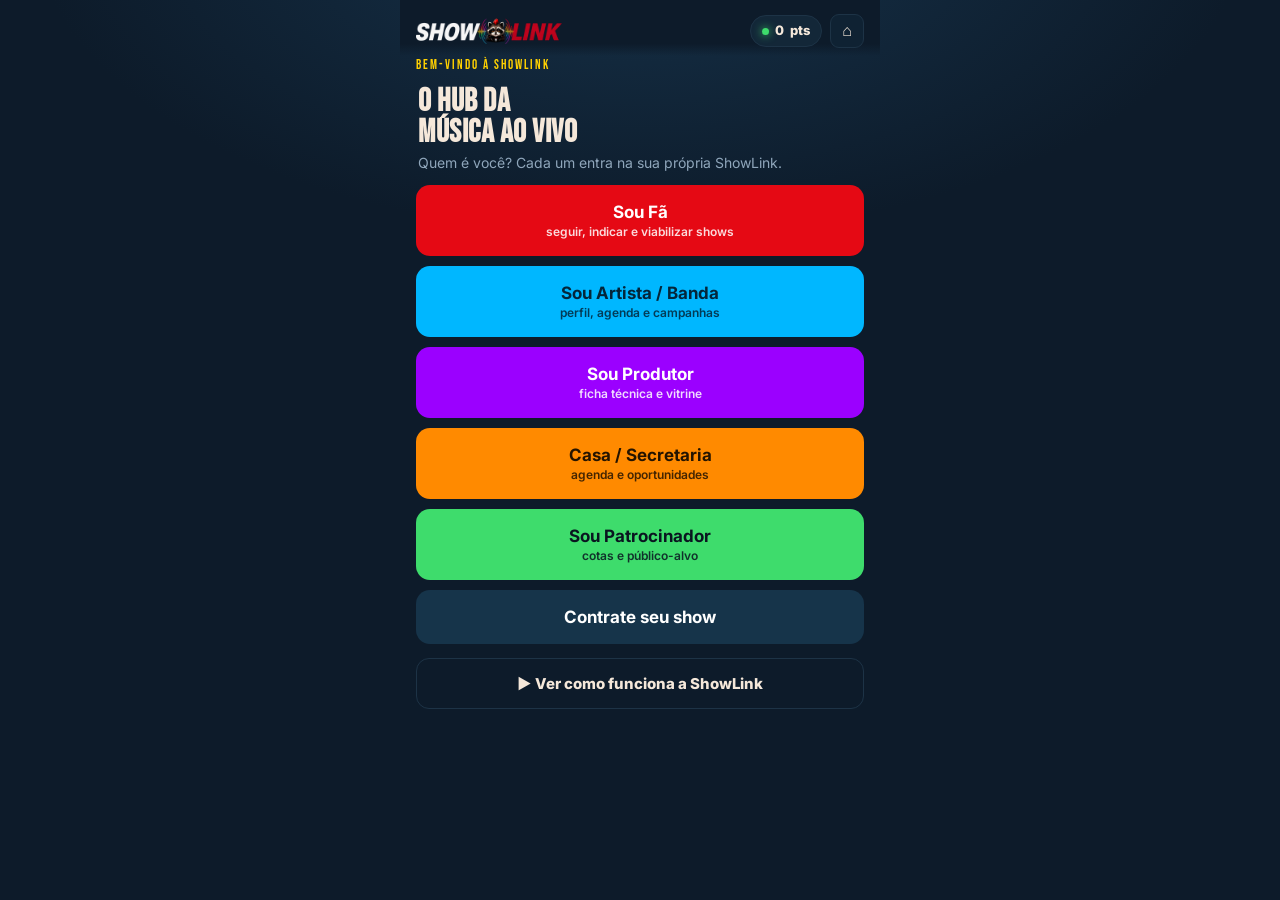
==== app.html @ 537091a7 "Consolidation: Complete ShowLink design reference with all assets ✨ Features: - Unified 5-persona de" ====
<!DOCTYPE html>
<html lang="pt-BR">
<head>
<meta charset="UTF-8">
<meta name="viewport" content="width=device-width, initial-scale=1.0">
<title>ShowLink · App</title>
<link rel="preconnect" href="https://fonts.googleapis.com">
<link rel="preconnect" href="https://fonts.gstatic.com" crossorigin>
<link href="https://fonts.googleapis.com/css2?family=Bebas+Neue&family=Inter:wght@400;500;600;700;800&display=swap" rel="stylesheet">
<style>
  :root{--navy:#0D1B2A;--card:#132738;--card2:#0f2233;--bege:#F5E8DA;--muted:#8fa6bb;
    --red:#E50914;--lime:#3EDC6C;--gold:#FFD100;--ring:#1d3346;--acc:#FFD100;--accd:#241c00;
    --blue:#00B7FF;--purple:#9B00FF;--orange:#FF8A00}
  *{box-sizing:border-box}html,body{margin:0}
  body{background:radial-gradient(1100px 560px at 50% -8%,#16324a,var(--navy) 55%) fixed,var(--navy);
    color:var(--bege);font-family:'Inter',system-ui,sans-serif;-webkit-font-smoothing:antialiased;line-height:1.5}
  .app{max-width:480px;margin:0 auto;min-height:100vh;padding-bottom:24px}
  .pad{padding:0 16px}
  .top{display:flex;align-items:center;justify-content:space-between;padding:14px 16px 8px;position:sticky;top:0;z-index:8;
    background:linear-gradient(var(--navy) 78%,transparent)}
  .logo{font-style:italic;font-family:'Bebas Neue';font-size:23px;letter-spacing:1px}.logo b{color:#fff}.logo i{color:var(--red);font-style:normal}
  .tr{display:flex;gap:8px;align-items:center}
  .home{width:34px;height:34px;border-radius:9px;border:1px solid var(--ring);background:var(--card2);color:var(--bege);
    font-size:16px;display:flex;align-items:center;justify-content:center;cursor:pointer}
  .ptchip{display:flex;align-items:center;gap:6px;background:var(--card);border:1px solid var(--ring);border-radius:999px;
    padding:5px 11px;font-weight:800;font-size:13px}.ptchip .d{width:7px;height:7px;border-radius:50%;background:var(--lime);box-shadow:0 0 9px var(--lime)}

  .scr{display:none;animation:f .25s ease}.scr.on{display:block}
  @keyframes f{from{opacity:0;transform:translateY(6px)}to{opacity:1;transform:none}}

  h1{font-family:'Bebas Neue';font-size:32px;margin:10px 2px 4px;letter-spacing:.5px;line-height:.98}
  .lead{color:var(--muted);font-size:14px;margin:0 2px}
  .eyebrow{font-family:'Bebas Neue';letter-spacing:2px;font-size:13px;color:var(--acc)}
  h2.sec{font-family:'Bebas Neue';letter-spacing:1.2px;font-size:20px;margin:22px 2px 11px}
  .card{background:var(--card);border:1px solid var(--ring);border-radius:16px;padding:15px;margin-bottom:12px}
  .btn{width:100%;border:0;border-radius:13px;padding:15px;font-weight:800;font-size:15px;cursor:pointer;font-family:'Inter';margin-top:8px}
  .btn:active{transform:scale(.99)}.btn.pri{background:var(--acc);color:var(--accd)}
  .btn.sec{background:transparent;color:var(--bege);border:1px solid var(--ring)}
  .back{display:inline-flex;align-items:center;gap:6px;color:var(--muted);font-size:13px;background:none;border:0;padding:6px 2px;cursor:pointer;margin-top:4px}

  /* SOU */
  .sou{display:flex;flex-direction:column;gap:10px;margin-top:12px}
  .sou button{border:0;border-radius:14px;padding:17px;font-size:17px;font-weight:700;cursor:pointer;color:#fff;text-align:center;font-family:'Inter'}
  .sou small{display:block;font-size:12px;font-weight:600;opacity:.85;margin-top:2px}
  .sou .fa{background:var(--red)}.sou .ar{background:var(--blue);color:#04263a}.sou .pr{background:var(--purple)}
  .sou .ca{background:var(--orange);color:#241400}.sou .pa{background:var(--lime);color:#0a1520}.sou .ct{background:#16344a}

  /* welcome */
  .whero{text-align:center;padding:16px 6px 4px}.whero .em{font-size:50px}
  .whero h1{color:var(--acc);font-size:32px;text-align:center;margin:8px 0 6px}.whero p{color:var(--muted);max-width:320px;margin:0 auto}
  .wc{display:flex;gap:12px;background:var(--card);border:1px solid var(--ring);border-radius:15px;padding:14px;margin-bottom:10px}
  .wc .ic{width:42px;height:42px;flex:0 0 auto;border-radius:11px;display:flex;align-items:center;justify-content:center;font-size:21px;
    background:color-mix(in srgb,var(--acc) 16%,transparent);border:1px solid color-mix(in srgb,var(--acc) 45%,transparent)}
  .wc h3{margin:0;font-size:14px}.wc p{margin:2px 0 0;font-size:12.5px;color:var(--muted)}

  /* generic bits */
  .av{border-radius:11px;background:linear-gradient(135deg,#2a4b66,#0e2233);display:flex;align-items:center;justify-content:center;
    font-family:'Bebas Neue';color:var(--gold);flex:0 0 auto}
  .bar{height:12px;background:#0c1a27;border-radius:999px;overflow:hidden;border:1px solid var(--ring)}
  .bar>i{display:block;height:100%;background:linear-gradient(90deg,var(--lime),#7DF29A)}
  .barsub{display:flex;justify-content:space-between;font-size:12px;color:var(--muted);margin-top:6px}
  .tiles{display:grid;grid-template-columns:1fr 1fr;gap:10px}
  .tile{background:var(--card);border:1px solid var(--ring);border-radius:14px;padding:16px 12px;text-align:center;cursor:pointer}
  .tile .e{font-size:24px}.tile .t{font-weight:700;font-size:13px;margin-top:6px}
  .grid{display:grid;grid-template-columns:1fr 1fr;gap:10px}
  .prod{background:var(--card);border:1px solid var(--ring);border-radius:14px;overflow:hidden}
  .prod .im{height:74px;background:linear-gradient(135deg,#1b3a52,#0d1b2a);display:flex;align-items:center;justify-content:center;font-size:28px}
  .prod .pb{padding:9px}.prod h4{margin:0;font-size:12px}.prod .pr{color:var(--lime);font-weight:800;font-size:13px;margin-top:2px}
  .prod .a{width:100%;margin-top:6px;border:1px solid var(--ring);background:var(--card2);color:var(--bege);border-radius:7px;padding:6px;font-weight:700;font-size:11px;cursor:pointer}
  .row{display:flex;align-items:center;gap:11px;background:var(--card);border:1px solid var(--ring);border-radius:12px;padding:11px;margin-bottom:8px}
  .row .tg{margin-left:auto;border:1px solid var(--ring);background:var(--card2);color:var(--muted);border-radius:9px;padding:8px 12px;font-size:12px;font-weight:800;cursor:pointer;white-space:nowrap}
  .row .tg.on{background:rgba(74,168,224,.15);color:var(--blue);border-color:var(--blue)}
  .seal{position:relative;width:130px;height:130px;margin:6px auto 2px}.seal svg{transform:rotate(-90deg)}
  .seal .c{position:absolute;inset:0;display:flex;flex-direction:column;align-items:center;justify-content:center}
  .seal .tier{font-family:'Bebas Neue';font-size:23px;color:var(--gold)}.seal .cn{font-size:11px;color:var(--muted)}
  .tag{font-size:10px;font-weight:800;border-radius:6px;padding:3px 7px}.tag.g{color:var(--gold);border:1px solid rgba(244,196,13,.5)}
  .vslot{position:relative;height:120px;border-radius:12px;border:1px solid var(--ring);display:flex;align-items:center;justify-content:center;cursor:pointer;overflow:hidden;margin-top:8px}
  .vslot .pl{width:48px;height:48px;border-radius:50%;background:rgba(245,232,218,.95);color:#0a1520;display:flex;align-items:center;justify-content:center;font-size:16px;z-index:2}
  .vslot .cp{position:absolute;bottom:8px;left:10px;font-size:11px;font-weight:700;color:var(--bege);z-index:2}
  .anum{font-family:'Bebas Neue';letter-spacing:2px;font-size:14px;margin-top:20px}
  .atag{font-style:italic;color:var(--muted);font-size:13px;margin-top:2px}
  .foot{color:var(--muted);font-size:11px;text-align:center;margin:18px 0 6px;padding:0 16px}
  #toast{position:fixed;left:50%;bottom:22px;transform:translateX(-50%) translateY(120px);background:var(--acc);color:var(--accd);
    font-weight:800;padding:11px 18px;border-radius:12px;box-shadow:0 12px 30px rgba(0,0,0,.4);
    transition:transform .35s cubic-bezier(.2,.8,.2,1);z-index:30;font-size:14px}
  #toast.show{transform:translateX(-50%) translateY(0)}
  @media (prefers-reduced-motion:reduce){*{transition:none!important;animation:none!important}}
</style>
</head>
<body>
<div class="app">
  <div class="top">
    <img src="[data-uri]" alt="ShowLink" style="height:26px;width:auto;display:block">
    <div class="tr"><div class="ptchip"><span class="d"></span><span id="pts">0</span> pts</div>
      <button class="home" title="Trocar persona" onclick="show('s-sou')">⌂</button></div>
  </div>

  <!-- SOU -->
  <section class="scr on pad" id="s-sou">
    <div class="eyebrow" style="color:var(--gold)">BEM-VINDO À SHOWLINK</div>
    <h1>O hub da<br>música ao vivo</h1>
    <p class="lead">Quem é você? Cada um entra na sua própria ShowLink.</p>
    <div class="sou">
      <button class="fa" onclick="pick('fa')">Sou Fã <small>seguir, indicar e viabilizar shows</small></button>
      <button class="ar" onclick="pick('artista')">Sou Artista / Banda <small>perfil, agenda e campanhas</small></button>
      <button class="pr" onclick="pick('produtor')">Sou Produtor <small>ficha técnica e vitrine</small></button>
      <button class="ca" onclick="pick('casa')">Casa / Secretaria <small>agenda e oportunidades</small></button>
      <button class="pa" onclick="pick('patro')">Sou Patrocinador <small>cotas e público-alvo</small></button>
      <button class="ct" onclick="toast('Leva ao orçamento / contratação')">Contrate seu show</button>
    </div>
    <button class="btn sec" style="margin-top:14px" onclick="show('s-como')">▶ Ver como funciona a ShowLink</button>
  </section>

  <!-- WELCOME (dinâmico) -->
  <section class="scr pad" id="s-welcome">
    <div class="whero"><div class="em" id="wEm"></div><h1 id="wTitle"></h1><p id="wIntro"></p></div>
    <div id="wCards" style="margin-top:16px"></div>
    <button class="btn pri" id="wCta" onclick="enter()"></button>
    <button class="back" onclick="show('s-sou')">‹ trocar persona</button>
  </section>

  <!-- ===== HOME FÃ ===== -->
  <section class="scr pad" id="s-home-fa">
    <div class="eyebrow" style="color:var(--gold)">SUA SHOWLINK · FÃ</div>
    <h1>Fala, Léo 🤘</h1>
    <div class="card" style="display:flex;gap:12px;align-items:center">
      <div class="av" style="width:52px;height:52px;font-size:24px">L</div>
      <div><b>Autoridade em Rock Autoral</b><div class="lead" style="font-size:12px"><span id="fFol">312</span> seguidores · <span id="fBands">3</span> bandas trazidas</div></div>
    </div>
    <div class="card" style="border-color:rgba(244,196,13,.4)">
      <b>Traga bandas pra sua cidade 🏅</b>
      <p class="lead" style="margin:5px 0 0;font-size:13px">Mais bandas e shows = mais notoriedade e pontos.</p>
      <button class="btn pri" onclick="trazerFa()">Trazer uma banda</button>
    </div>
    <h2 class="sec">O que você quer fazer?</h2>
    <div class="tiles">
      <div class="tile" onclick="show('s-fa-campanha')"><div class="e">🎫</div><div class="t">Viabilizar show</div></div>
      <div class="tile" onclick="show('s-fa-traga')"><div class="e">➕</div><div class="t">Trazer banda</div></div>
      <div class="tile" onclick="show('s-fa-superfa')"><div class="e">🏅</div><div class="t">Meu Super Fã</div></div>
      <div class="tile" onclick="show('s-fa-market')"><div class="e">🛍️</div><div class="t">Marketplace</div></div>
    </div>
  </section>

  <!-- fã: campanha -->
  <section class="scr pad" id="s-fa-campanha">
    <button class="back" onclick="show('s-home-fa')">‹ voltar</button>
    <h1>Acústicos &amp; Valvulados</h1>
    <p class="lead">Cascavel/PR · Hooligans · Sáb 01/08</p>
    <div class="card" style="background:rgba(158,219,52,.08);border-color:rgba(158,219,52,.35)">🛡️ <b style="color:var(--lime)">Só paga se acontecer.</b> Reserva agora, cobra só se rolar.</div>
    <div class="card">
      <div class="bar"><i id="cbar" style="width:59%"></i></div>
      <div class="barsub"><span><b id="cnow">47</b> de 80</span><span id="cpct">59%</span></div>
      <button class="btn pri" onclick="reservar()">Reservar pré-ingresso · R$45</button>
    </div>
  </section>

  <!-- fã: trazer/fundador -->
  <section class="scr pad" id="s-fa-traga">
    <button class="back" onclick="show('s-home-fa')">‹ voltar</button>
    <h1>Descubra cedo.<br>Vire Fundador.</h1>
    <p class="lead">Se a banda que você trouxe virar favorita, você é o Fundador dela.</p>
    <div class="card"><b>Destrava por:</b><p class="lead" style="margin-top:5px">✅ top 10 mais pedidas — ou — ✅ liberação do consultor. E o consultor aprova a página no fim.</p></div>
    <div class="card"><b>Você ganha:</b><p class="lead" style="margin-top:5px">🎁 brindes · 👕 camiseta · 📸 foto com a banda · 🎫 camarote.</p></div>
    <button class="btn pri" onclick="addPts(120,'🏅 Você é Fã Fundador!');show('s-home-fa')">Construir a página · virar Fundador</button>
  </section>

  <!-- fã: super fã -->
  <section class="scr pad" id="s-fa-superfa">
    <button class="back" onclick="show('s-home-fa')">‹ voltar</button>
    <h1>Seu Super Fã</h1>
    <div class="seal"><svg width="130" height="130" viewBox="0 0 130 130">
      <circle cx="65" cy="65" r="56" fill="none" stroke="var(--ring)" stroke-width="10"/>
      <circle id="ring" cx="65" cy="65" r="56" fill="none" stroke="var(--gold)" stroke-width="10" stroke-linecap="round" stroke-dasharray="351.9" stroke-dashoffset="351.9"/>
    </svg><div class="c"><div class="tier" id="tier">SUPER FÃ</div><div class="cn"><span id="ptBig">0</span> pts</div></div></div>
    <div class="card">
      <button class="btn sec" onclick="addPts(30,'Setlist enviada pra banda!')">Atualizar setlist <b style="color:var(--lime)">+30</b></button>
      <button class="btn sec" onclick="addPts(15,'Amigo convidado!')">Convidar um amigo <b style="color:var(--lime)">+15</b></button>
    </div>
  </section>

  <!-- fã: marketplace -->
  <section class="scr pad" id="s-fa-market">
    <button class="back" onclick="show('s-home-fa')">‹ voltar</button>
    <h1>Marketplace · A&amp;V</h1>
    <p class="lead">Produtos oficiais da banda.</p>
    <div class="grid" style="margin-top:12px">
      <div class="prod"><div class="im">👕</div><div class="pb"><h4>Camiseta</h4><div class="pr">R$59</div><button class="a" onclick="addPts(10,'No carrinho!')">Adicionar</button></div></div>
      <div class="prod"><div class="im">🧢</div><div class="pb"><h4>Boné</h4><div class="pr">R$45</div><button class="a" onclick="addPts(10,'No carrinho!')">Adicionar</button></div></div>
      <div class="prod"><div class="im">☕</div><div class="pb"><h4>Caneca</h4><div class="pr">R$35</div><button class="a" onclick="addPts(10,'No carrinho!')">Adicionar</button></div></div>
      <div class="prod"><div class="im">💿</div><div class="pb"><h4>Vinil</h4><div class="pr">R$120</div><button class="a" onclick="addPts(10,'No carrinho!')">Adicionar</button></div></div>
    </div>
  </section>

  <!-- ===== HOME ARTISTA ===== -->
  <section class="scr pad" id="s-home-artista">
    <div class="eyebrow" style="color:var(--blue)">SUA SHOWLINK · ARTISTA</div>
    <h1>Acústicos &amp; Valvulados</h1>
    <p class="lead">Rock Autoral · Cascavel/PR</p>
    <h2 class="sec">O que você quer fazer?</h2>
    <div class="tiles">
      <div class="tile" onclick="show('s-ar-perfil')"><div class="e">🌟</div><div class="t">Meu perfil</div></div>
      <div class="tile" onclick="show('s-ar-camp')"><div class="e">🎯</div><div class="t">Campanhas</div></div>
      <div class="tile" onclick="show('s-ar-apad')"><div class="e">🤝</div><div class="t">Apadrinhar</div></div>
      <div class="tile" onclick="show('s-ar-loja')"><div class="e">🛍️</div><div class="t">Minha loja</div></div>
    </div>
  </section>

  <!-- ===== HOME PRODUTOR ===== -->
  <section class="scr pad" id="s-home-produtor">
    <div class="eyebrow" style="color:var(--purple)">SUA SHOWLINK · PRODUTOR</div>
    <h1>Estrada Produções</h1>
    <p class="lead">Representa 2 bandas</p>
    <div class="card">
      <b>Ficha de Acústicos &amp; Valvulados</b>
      <div class="bar" style="margin:10px 0 6px"><i style="width:60%;background:linear-gradient(90deg,var(--purple),#c48fff)"></i></div>
      <div class="barsub"><span>material completo</span><span><b>60%</b></span></div>
      <button class="btn" style="background:var(--purple);color:#160a2e" onclick="show('s-pr-ficha')">Completar ficha</button>
    </div>
    <div class="card" style="border-color:rgba(160,107,255,.4)">
      <div class="eyebrow" style="color:var(--purple);font-size:11px">👀 SUA VITRINE</div>
      <b style="display:block;margin-top:4px">Referência em Rock Autoral</b>
      <p class="lead" style="margin:4px 0 0;font-size:13px">Bandas novas veem quem você representa (★ referência) e pedem pra entrar.</p>
      <button class="btn sec" onclick="show('s-pr-vitrine')">Ver minha vitrine pública</button>
    </div>
  </section>

  <!-- ===== HOME CASA ===== -->
  <section class="scr pad" id="s-home-casa">
    <div class="eyebrow" style="color:var(--orange)">SUA SHOWLINK · CASA</div>
    <h1>Hooligans Pub</h1>
    <p class="lead">Cascavel/PR · 600 lugares</p>
    <h2 class="sec">O que você quer fazer?</h2>
    <div class="tiles">
      <div class="tile" onclick="show('s-ca-oport')"><div class="e">💛</div><div class="t">Oportunidades</div></div>
      <div class="tile" onclick="show('s-ca-rateio')"><div class="e">🔀</div><div class="t">Rateio + transmissão</div></div>
      <div class="tile" onclick="show('s-ca-agenda')"><div class="e">📅</div><div class="t">Minha agenda</div></div>
      <div class="tile" onclick="toast('Aceitar cotas de patrocínio para seus shows')"><div class="e">💰</div><div class="t">Cotas</div></div>
    </div>
  </section>

  <!-- ===== HOME PATROCINADOR ===== -->
  <section class="scr pad" id="s-home-patro">
    <div class="eyebrow" style="color:var(--lime)">SUA SHOWLINK · PATROCINADOR</div>
    <h1>Cervejaria Cascavel</h1>
    <p class="lead">Aprovada em: Hospedagem · Alimentação</p>
    <h2 class="sec">O que você quer fazer?</h2>
    <div class="tiles">
      <div class="tile" onclick="show('s-pa-acompanhar')"><div class="e">🎯</div><div class="t">Acompanhar bandas</div></div>
      <div class="tile" onclick="show('s-pa-cotas')"><div class="e">💛</div><div class="t">Comprar cotas</div></div>
    </div>
  </section>

  <!-- ARTISTA sub -->
  <section class="scr pad" id="s-ar-perfil">
    <button class="back" onclick="show('s-home-artista')">‹ voltar</button>
    <h1>Meu perfil</h1>
    <div class="row"><div>🎬 <b>Release (vídeo HD)</b><div class="lead" style="font-size:11px">no ar</div></div><button class="tg on" style="margin-left:auto" onclick="toast('Editar release')">editar</button></div>
    <div class="row"><div>📝 <b>Bio</b><div class="lead" style="font-size:11px">preenchida</div></div><button class="tg on" style="margin-left:auto" onclick="toast('Editar bio')">editar</button></div>
    <div class="row"><div>🎵 <b>Gêneros</b><div class="lead" style="font-size:11px">Rock Autoral</div></div><button class="tg on" style="margin-left:auto" onclick="toast('Editar gêneros')">editar</button></div>
    <div class="row"><div>📅 <b>Agenda</b><div class="lead" style="font-size:11px">2 shows marcados</div></div><button class="tg on" style="margin-left:auto" onclick="toast('Ver agenda')">ver</button></div>
    <button class="btn pri" onclick="toast('Perfil salvo!')">Salvar alterações</button>
  </section>
  <section class="scr pad" id="s-ar-camp">
    <button class="back" onclick="show('s-home-artista')">‹ voltar</button>
    <h1>Minhas campanhas</h1>
    <p class="lead">O show chega já pago pela galera — sem risco pra você.</p>
    <div class="card" style="margin-top:12px"><b>Cascavel · Hooligans</b><div class="lead" style="font-size:12px">em pré-venda</div>
      <div class="bar" style="margin:10px 0 6px"><i style="width:59%"></i></div><div class="barsub"><span>47 de 80</span><span>59%</span></div></div>
    <div class="card"><b>Toledo · Zeppelin</b><div class="lead" style="font-size:12px;color:var(--lime)">✓ show aprovado</div></div>
    <button class="btn pri" onclick="toast('Nova campanha criada!')">Abrir nova campanha</button>
  </section>
  <section class="scr pad" id="s-ar-apad">
    <button class="back" onclick="show('s-home-artista')">‹ voltar</button>
    <h1>Apadrinhar bandas</h1>
    <p class="lead">Até 5 bandas. Elas abrem seus shows e você recebe <b style="color:var(--bege)">5% dos contratos delas por 1 ano</b>.</p>
    <div class="row" style="margin-top:12px"><div class="av" style="width:38px;height:38px;font-size:14px">OA</div><div><b style="font-size:14px">Os Aprendizes</b><div class="lead" style="font-size:11px">Rock Autoral</div></div><button class="tg" onclick="apad(this)">Apadrinhar</button></div>
    <div class="row"><div class="av" style="width:38px;height:38px;font-size:14px">MN</div><div><b style="font-size:14px">Meia-Noite</b><div class="lead" style="font-size:11px">Blues</div></div><button class="tg" onclick="apad(this)">Apadrinhar</button></div>
    <div class="lead" id="apadCount" style="margin-top:6px">0 de 5 apadrinhadas</div>
  </section>
  <section class="scr pad" id="s-ar-loja">
    <button class="back" onclick="show('s-home-artista')">‹ voltar</button>
    <h1>Minha loja</h1>
    <p class="lead">Seus produtos pros fãs.</p>
    <div class="grid" style="margin-top:12px">
      <div class="prod"><div class="im">👕</div><div class="pb"><h4>Camiseta</h4><div class="pr">R$59</div><button class="a" onclick="toast('Editar produto')">Editar</button></div></div>
      <div class="prod"><div class="im">💿</div><div class="pb"><h4>Vinil</h4><div class="pr">R$120</div><button class="a" onclick="toast('Editar produto')">Editar</button></div></div>
    </div>
    <button class="btn pri" onclick="toast('Novo produto adicionado!')">Adicionar produto</button>
  </section>

  <!-- PRODUTOR sub -->
  <section class="scr pad" id="s-pr-ficha">
    <button class="back" onclick="show('s-home-produtor')">‹ voltar</button>
    <h1>Ficha técnica</h1>
    <p class="lead">Acústicos &amp; Valvulados · ficha completa vende o show.</p>
    <div class="card" style="margin-top:12px"><div class="bar"><i id="fbar" style="width:60%;background:linear-gradient(90deg,var(--purple),#c48fff)"></i></div>
      <div class="barsub"><span>material completo</span><span><b id="fpct">60%</b></span></div></div>
    <div id="fitems">
      <div class="row done" data-f><div>🎬 <b>Release (vídeo HD)</b></div><span class="tg on" style="margin-left:auto">✓</span></div>
      <div class="row done" data-f><div>🎼 <b>Set list</b></div><span class="tg on" style="margin-left:auto">✓</span></div>
      <div class="row done" data-f><div>🔊 <b>Rider de som</b></div><span class="tg on" style="margin-left:auto">✓</span></div>
      <div class="row done" data-f><div>💡 <b>Rider de luz / palco</b></div><span class="tg on" style="margin-left:auto">✓</span></div>
      <div class="row done" data-f><div>🚪 <b>Camarim</b></div><span class="tg on" style="margin-left:auto">✓</span></div>
      <div class="row done" data-f><div>🏨 <b>Hospedagem</b></div><span class="tg on" style="margin-left:auto">✓</span></div>
      <div class="row" data-f><div>🍽️ <b>Alimentação + diária</b></div><button class="tg" style="margin-left:auto" onclick="ffill(this)">preencher</button></div>
      <div class="row" data-f><div>🥗 <b>Restrições alimentares</b></div><button class="tg" style="margin-left:auto" onclick="ffill(this)">preencher</button></div>
      <div class="row" data-f><div>👷 <b>Nº de roadies</b></div><button class="tg" style="margin-left:auto" onclick="ffill(this)">preencher</button></div>
      <div class="row" data-f><div>💰 <b>Cachê (público×privado)</b></div><button class="tg" style="margin-left:auto" onclick="ffill(this)">preencher</button></div>
    </div>
  </section>
  <section class="scr pad" id="s-pr-vitrine">
    <button class="back" onclick="show('s-home-produtor')">‹ voltar</button>
    <div class="card" style="border-color:rgba(160,107,255,.4)">
      <div class="eyebrow" style="color:var(--purple);font-size:11px">👀 COMO UMA BANDA NOVA TE VÊ</div>
      <h1 style="margin-top:6px">Estrada Produções</h1>
      <p class="lead">Referência em Rock Autoral no Paraná.</p>
      <div class="row" style="margin-top:10px"><div class="av" style="width:38px;height:38px;font-size:14px">A&amp;V</div><div><b style="font-size:14px">Acústicos &amp; Valvulados</b><div class="lead" style="font-size:11px">Rock Autoral</div></div><span class="tag g" style="margin-left:auto">★ referência</span></div>
      <div class="row"><div class="av" style="width:38px;height:38px;font-size:14px">CO</div><div><b style="font-size:14px">Corleone</b><div class="lead" style="font-size:11px">Rock Indie</div></div><span class="tag g" style="margin-left:auto">★ referência</span></div>
      <button class="btn" style="background:var(--purple);color:#160a2e" onclick="toast('Uma banda nova pediu representação! 🤝')">Quero ser representado por você</button>
    </div>
  </section>

  <!-- CASA sub -->
  <section class="scr pad" id="s-ca-oport">
    <button class="back" onclick="show('s-home-casa')">‹ voltar</button>
    <h1>Oportunidades</h1>
    <div class="card" style="border-color:rgba(244,196,13,.4)">💛 <b>Traga mesmo sem demanda</b><p class="lead" style="margin-top:5px;font-size:13px">Bandas com patrocinador já interessado na região.</p></div>
    <div class="card"><div style="display:flex;align-items:center;gap:11px"><div class="av" style="width:44px;height:44px;font-size:17px">A&amp;V</div><div><b>Acústicos &amp; Valvulados</b><div class="lead" style="font-size:12px">💛 3 patrocinadores</div></div></div>
      <div class="barsub" style="margin-top:12px"><span>💛 apoio: alto</span><span>🔥 demanda: baixa</span></div>
      <button class="btn pri" style="background:var(--orange);color:#241400" onclick="toast('Show iniciado! 🎸')">Trazer este show</button></div>
    <div class="card"><div style="display:flex;align-items:center;gap:11px"><div class="av" style="width:44px;height:44px;font-size:17px">CB</div><div><b>Cracker Blues</b><div class="lead" style="font-size:12px">💛 1 patrocinador</div></div></div>
      <div class="barsub" style="margin-top:12px"><span>💛 apoio: médio</span><span>🔥 demanda: média</span></div>
      <button class="btn pri" style="background:var(--orange);color:#241400" onclick="toast('Show iniciado! 🎸')">Trazer este show</button></div>
  </section>
  <section class="scr pad" id="s-ca-rateio">
    <button class="back" onclick="show('s-home-casa')">‹ voltar</button>
    <h1>Rateio + transmissão</h1>
    <p class="lead">Acústicos &amp; Valvulados · a banda já está na região (300km).</p>
    <div class="row" style="border-color:var(--orange)"><div><b>SÁB · você</b><div class="lead" style="font-size:11px">1ª casa · dia nobre</div></div><span style="margin-left:auto;color:var(--gold);font-weight:800;font-size:13px">valor cheio</span></div>
    <div class="row"><div><b>SEX</b><div class="lead" style="font-size:11px">2ª casa · vaga</div></div><button class="tg" style="margin-left:auto" onclick="toast('Convite a casas 300km 📨')">−10 a 20% · convidar</button></div>
    <div class="row"><div><b>QUI/DOM</b><div class="lead" style="font-size:11px">3ª casa · vaga</div></div><button class="tg" style="margin-left:auto" onclick="toast('Convite a casas 300km 📨')">−15 a 30% · convidar</button></div>
    <div class="lead" style="margin:6px 2px 0">Divisão entre as casas: <b style="color:var(--bege)">40/25/25/10</b>.</div>
    <h2 class="sec">Transmissão</h2>
    <div class="tiles">
      <div class="tile" id="tT" data-on="0" onclick="ttog('tT','transmitir')"><div class="e">📡</div><div class="t">Transmitir</div></div>
      <div class="tile" id="tR" data-on="0" onclick="ttog('tR','receber')"><div class="e">📺</div><div class="t">Receber</div></div>
    </div>
    <div class="lead" style="margin-top:10px">Receita: casa-a-casa 40/25/25/10 · internacional 65/25/10 (nunca misturar).</div>
  </section>
  <section class="scr pad" id="s-ca-agenda">
    <button class="back" onclick="show('s-home-casa')">‹ voltar</button>
    <h1>Minha agenda</h1>
    <p class="lead">Publique seus shows — aparece pra quem procura banda.</p>
    <div class="row" style="margin-top:12px"><div>🗓️ <b>01/08 · Acústicos &amp; Valvulados</b></div><span class="tag g" style="margin-left:auto">no ar</span></div>
    <div class="row"><div>🗓️ <b>15/08 · Corleone</b><div class="lead" style="font-size:11px">rascunho</div></div><button class="tg" style="margin-left:auto" onclick="toast('Show publicado!')">publicar</button></div>
    <button class="btn pri" style="background:var(--orange);color:#241400" onclick="toast('Novo show na agenda!')">Adicionar show</button>
  </section>

  <!-- PATROCINADOR sub -->
  <section class="scr pad" id="s-pa-acompanhar">
    <button class="back" onclick="show('s-home-patro')">‹ voltar</button>
    <h1>Acompanhar bandas</h1>
    <p class="lead">Escolha pelo público-alvo. Você é avisado quando abre campanha.</p>
    <div class="row" style="margin-top:12px"><div class="av" style="width:38px;height:38px;font-size:14px">A&amp;V</div><div><b style="font-size:14px">Acústicos &amp; Valvulados</b><div class="lead" style="font-size:11px">público 25–40</div></div><button class="tg on" onclick="ftog(this)">Acompanhando ✓</button></div>
    <div class="row"><div class="av" style="width:38px;height:38px;font-size:14px">CB</div><div><b style="font-size:14px">Cracker Blues</b><div class="lead" style="font-size:11px">público +40</div></div><button class="tg" onclick="ftog(this)">Acompanhar</button></div>
    <div class="row"><div class="av" style="width:38px;height:38px;font-size:14px">CO</div><div><b style="font-size:14px">Corleone</b><div class="lead" style="font-size:11px">público 25–40</div></div><button class="tg" onclick="ftog(this)">Acompanhar</button></div>
  </section>
  <section class="scr pad" id="s-pa-cotas">
    <button class="back" onclick="show('s-home-patro')">‹ voltar</button>
    <h1>Comprar cotas</h1>
    <p class="lead">🔔 Acústicos &amp; Valvulados · de uma banda que você acompanha.</p>
    <div class="card" style="margin-top:12px"><b>Público desta campanha</b>
      <div class="barsub" style="margin-top:8px"><span>25–40: 58%</span><span style="color:var(--lime)">✓ seu alvo</span></div></div>
    <div class="row"><div>🏨 <b>Hospedagem</b><div class="lead" style="font-size:11px">aprovado</div></div><button class="tg" style="margin-left:auto" onclick="cota(this,'Hospedagem')">ofertar</button></div>
    <div class="row"><div>🍔 <b>Alimentação</b><div class="lead" style="font-size:11px">aprovado</div></div><button class="tg" style="margin-left:auto" onclick="cota(this,'Alimentação')">ofertar</button></div>
    <div class="row" style="opacity:.55"><div>💵 <b>Dinheiro</b><div class="lead" style="font-size:11px">não aprovado</div></div><span class="tag" style="margin-left:auto;color:var(--muted);border:1px solid var(--ring)">bloqueada</span></div>
  </section>

  <!-- COMO FUNCIONA -->
  <section class="scr pad" id="s-como">
    <button class="back" onclick="show('s-sou')">‹ voltar</button>
    <div class="eyebrow" style="color:var(--muted)">COMO FUNCIONA</div>
    <h1>Um show nasce do <span style="color:var(--lime)">fã</span></h1>
    <p class="lead">A ShowLink em 4 atos.</p>

    <div class="anum" style="color:var(--red)">ATO 1 · O FÃ</div>
    <div class="atag">"a banda que ninguém trazia"</div>
    <div class="vslot" onclick="toast('Aqui entra o vídeo · Ato 1')" style="background:radial-gradient(140px 160px at 30% 0%,rgba(229,9,20,.4),transparent 70%),linear-gradient(135deg,#3a1720,#0b1b29)"><div class="pl">▶</div><span class="cp">O Fã</span></div>
    <p class="lead" style="margin-top:8px">O fã segue a banda, pede na cidade dele e abre campanha. <b style="color:var(--bege)">Só paga se acontecer.</b></p>

    <div class="anum" style="color:var(--blue)">ATO 2 · O PRODUTOR &amp; O AVISO</div>
    <div class="atag">"ninguém mais perde o show"</div>
    <div class="vslot" onclick="toast('Aqui entra o vídeo · Ato 2')" style="background:radial-gradient(140px 160px at 70% 0%,rgba(0,183,255,.35),transparent 70%),linear-gradient(135deg,#14384f,#0b1b29)"><div class="pl">▶</div><span class="cp">O Produtor &amp; o Aviso</span></div>
    <p class="lead" style="margin-top:8px">A plataforma avisa a região; o produtor encaixa datas próximas. A demanda invisível vira visível.</p>

    <div class="anum" style="color:var(--purple)">ATO 3 · A TRANSMISSÃO</div>
    <div class="atag">"no bar que você ama"</div>
    <div class="vslot" onclick="toast('Aqui entra o vídeo · Ato 3')" style="background:radial-gradient(140px 160px at 50% 0%,rgba(155,0,255,.35),transparent 70%),linear-gradient(135deg,#2a1747,#0b1b29)"><div class="pl">▶</div><span class="cp">A Transmissão</span></div>
    <p class="lead" style="margin-top:8px">Um show vira muitos: a casa transmite ao vivo pra outras. A cultura chega a 500km.</p>

    <div class="anum" style="color:var(--lime)">O ENCONTRO</div>
    <div class="atag">o hub da música ao vivo</div>
    <div class="vslot" onclick="toast('Aqui entra o vídeo · O Encontro')" style="background:radial-gradient(180px 160px at 50% -10%,rgba(62,220,108,.3),transparent 70%),linear-gradient(135deg,#123a2b,#0b1b29)"><div class="pl">▶</div><span class="cp">Todos se encontram</span></div>
    <p class="lead" style="margin-top:8px">Cada um faz a sua parte e gira a mesma roda. Quanto mais gira, maior fica.</p>

    <button class="btn pri" style="margin-top:18px" onclick="show('s-sou')">Escolher quem eu sou ›</button>
  </section>

  <p class="foot" id="foot"></p>
</div>

<div id="toast"></div>
<script>
  const P={
    fa:{acc:'#FFD100',accd:'#241c00',em:'🤘',title:'Bem-vindo! Você achou a ShowLink',intro:'Aqui o fã é a estrela — e agora você tem voz.',cta:'Entrar na minha ShowLink',
      cards:[['🎤','Você tem voz','Ajude uma banda a existir e a tocar perto de você.'],['🚀','Traga e viabilize shows','Chame sua banda favorita. Só paga se acontecer.'],['📸','Perfil aconchegante','Poste ingresso, fotos de shows e viagens. Vire referência, com seguidores.'],['🏅','Junte pontos da banda','Resgate camiseta, disco, autógrafo ou camarote.']]},
    artista:{acc:'#00B7FF',accd:'#04263a',em:'🎸',title:'Bem-vindo, Artista',intro:'Palco, agenda e público — sem correr risco.',cta:'Montar meu perfil',
      cards:[['🌟','Seu perfil profissional','Agenda, release, lançamentos e loja num lugar só.'],['🎯','Shows sem risco','O show chega já pago pela campanha.'],['🤝','Apadrinhe até 5 bandas','Selo + 5% dos contratos delas por 1 ano.'],['🛍️','Sua loja','Boné, caneca, camiseta e vinil pros fãs.']]},
    produtor:{acc:'#9B00FF',accd:'#160a2e',em:'🎚️',title:'Bem-vindo, Produtor',intro:'Seu perfil é a sua vitrine.',cta:'Completar minhas fichas',
      cards:[['📋','Cadastre muito bem','Release, set list, rider e material de primeira.'],['🏆','Sua vitrine te representa','Bandas novas veem que você é referência no estilo delas.'],['🤝','Atraia bandas novas','Material impecável faz banda boa querer você.']]},
    casa:{acc:'#FF8A00',accd:'#241400',em:'🏠',title:'Bem-vinda, Casa & Secretaria',intro:'Traga cultura pra sua cidade, sem medo.',cta:'Ver oportunidades',
      cards:[['💛','Oportunidades com apoio','Bandas que já têm patrocinador — traga antes da demanda.'],['🛡️','Sem risco','Só cobra quando a meta bate.'],['🤝','Divida custos','Outra casa da região racha o show.'],['📅','Agenda pública','Publique e apareça pra quem procura.']]},
    patro:{acc:'#3EDC6C',accd:'#0a1520',em:'💛',title:'Bem-vindo, Patrocinador',intro:'Você faz parte da engrenagem.',cta:'Escolher minhas bandas',
      cards:[['🎭','Leve mais cultura','Seu apoio faz shows acontecerem.'],['🎯','Fale com seu público','Escolha por perfil e faixa etária.'],['⚙️','Você é peça-chave','A casa traz o evento sem medo com você.']]},
  };
  let persona='fa', pts=0;
  function toast(m){const t=document.getElementById('toast');t.textContent=m;t.classList.add('show');
    clearTimeout(window._t);window._t=setTimeout(()=>t.classList.remove('show'),1600);}
  function setAcc(k){document.documentElement.style.setProperty('--acc',P[k].acc);document.documentElement.style.setProperty('--accd',P[k].accd);}
  function show(id){document.querySelectorAll('.scr').forEach(s=>s.classList.remove('on'));
    document.getElementById(id).classList.add('on');window.scrollTo({top:0,behavior:'smooth'});
    if(id==='s-fa-superfa')renderSeal();}
  function addPts(n,m){pts+=n;document.getElementById('pts').textContent=pts;const b=document.getElementById('ptBig');if(b)b.textContent=pts;renderSeal();toast(m+' +'+n+' pts');}
  function pick(k){persona=k;setAcc(k);const p=P[k];
    document.getElementById('wEm').textContent=p.em;document.getElementById('wTitle').textContent=p.title;
    document.getElementById('wIntro').textContent=p.intro;document.getElementById('wCta').textContent=p.cta;
    document.getElementById('wCards').innerHTML=p.cards.map(c=>'<div class="wc"><div class="ic">'+c[0]+'</div><div><h3>'+c[1]+'</h3><p>'+c[2]+'</p></div></div>').join('');
    show('s-welcome');}
  function enter(){show('s-home-'+persona);}
  function renderSeal(){const b=document.getElementById('ptBig');if(!b)return;b.textContent=pts;
    const base=150,top=400,frac=Math.max(0,Math.min(1,(pts+150-base)/(top-base)));
    const r=document.getElementById('ring');if(r)r.style.strokeDashoffset=351.9*(1-frac);}
  function trazerFa(){document.getElementById('fBands').textContent=parseInt(document.getElementById('fBands').textContent)+1;
    document.getElementById('fFol').textContent=parseInt(document.getElementById('fFol').textContent)+8;addPts(50,'🏅 Banda trazida!');}
  function reservar(){let n=parseInt(document.getElementById('cnow').textContent)+1;document.getElementById('cnow').textContent=n;
    let p=Math.round(n/80*100);document.getElementById('cbar').style.width=p+'%';document.getElementById('cpct').textContent=p+'%';addPts(40,'Reservado!');}
  function ftog(b){const on=b.classList.toggle('on');b.textContent=on?'Acompanhando ✓':'Acompanhar';toast(on?'Você será avisado 🔔':'Deixou de acompanhar');}
  function apad(b){const n=document.querySelectorAll('#s-ar-apad .tg.on').length;
    if(!b.classList.contains('on')&&n>=5){toast('Máximo de 5 bandas');return;}
    const on=b.classList.toggle('on');b.textContent=on?'Apadrinhando ✓':'Apadrinhar';
    const c=document.querySelectorAll('#s-ar-apad .tg.on').length;
    document.getElementById('apadCount').textContent=c+' de 5 apadrinhadas';
    toast(on?'Apadrinhada! Você recebe 5% por 1 ano':'Removida');}
  function frecompute(){const it=[...document.querySelectorAll('#fitems [data-f]')];
    const ok=it.filter(i=>i.classList.contains('done')).length;const p=Math.round(ok/it.length*100);
    document.getElementById('fbar').style.width=p+'%';document.getElementById('fpct').textContent=p+'%';return p;}
  function ffill(b){const r=b.closest('[data-f]');r.classList.add('done');
    const s=document.createElement('span');s.className='tg on';s.style.marginLeft='auto';s.textContent='✓';
    r.replaceChild(s,b);const p=frecompute();toast(p===100?'🎉 Ficha 100% completa!':'Preenchido · '+p+'%');}
  function ttog(id,label){const el=document.getElementById(id);const on=el.getAttribute('data-on')==='1';
    el.setAttribute('data-on',on?'0':'1');el.style.borderColor=on?'var(--ring)':'var(--lime)';
    toast(on?'Desativado':('Vai '+label+' este show'));}
  function cota(b,l){b.textContent='✓ enviada';b.classList.add('on');b.onclick=null;toast('Cota de '+l+' sinalizada!');}
</script>
</body>
</html>
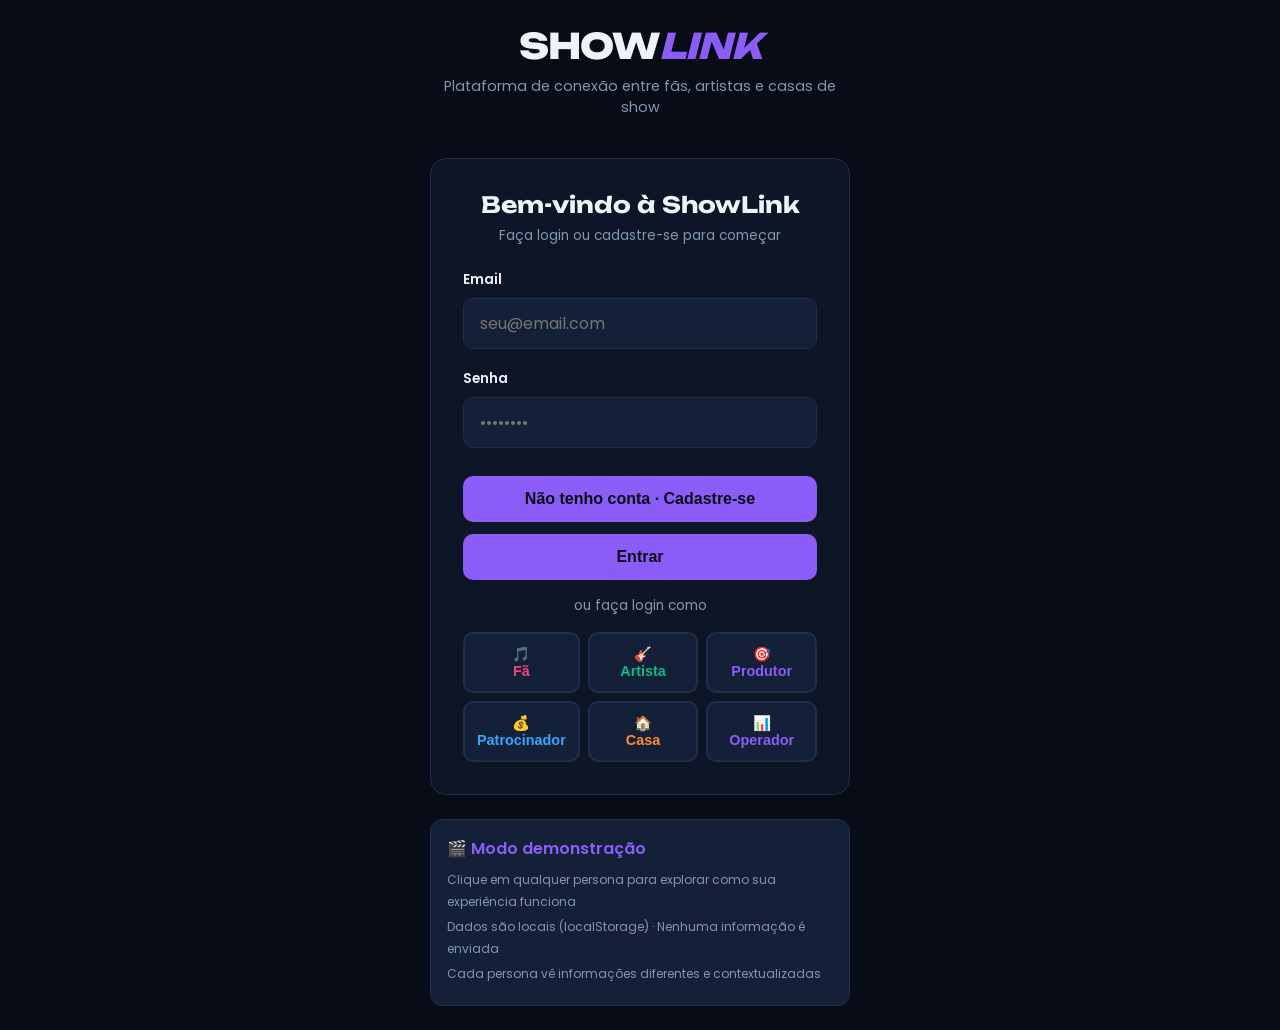
==== commit 8db07b2a: "🔐 Redesign with auth system: Motor 1 & 2 visible, login/registration required 🎯 Core Changes: - Rede" ====
--- a/app.html
+++ b/app.html
@@ -4,6 +4,7 @@
 <meta charset="UTF-8">
 <meta name="viewport" content="width=device-width, initial-scale=1.0">
 <title>ShowLink · App</title>
+<script src="js/auth-check.js"></script>
 <link rel="preconnect" href="https://fonts.googleapis.com">
 <link rel="preconnect" href="https://fonts.gstatic.com" crossorigin>
 <link href="https://fonts.googleapis.com/css2?family=Bebas+Neue&family=Inter:wght@400;500;600;700;800&display=swap" rel="stylesheet">
